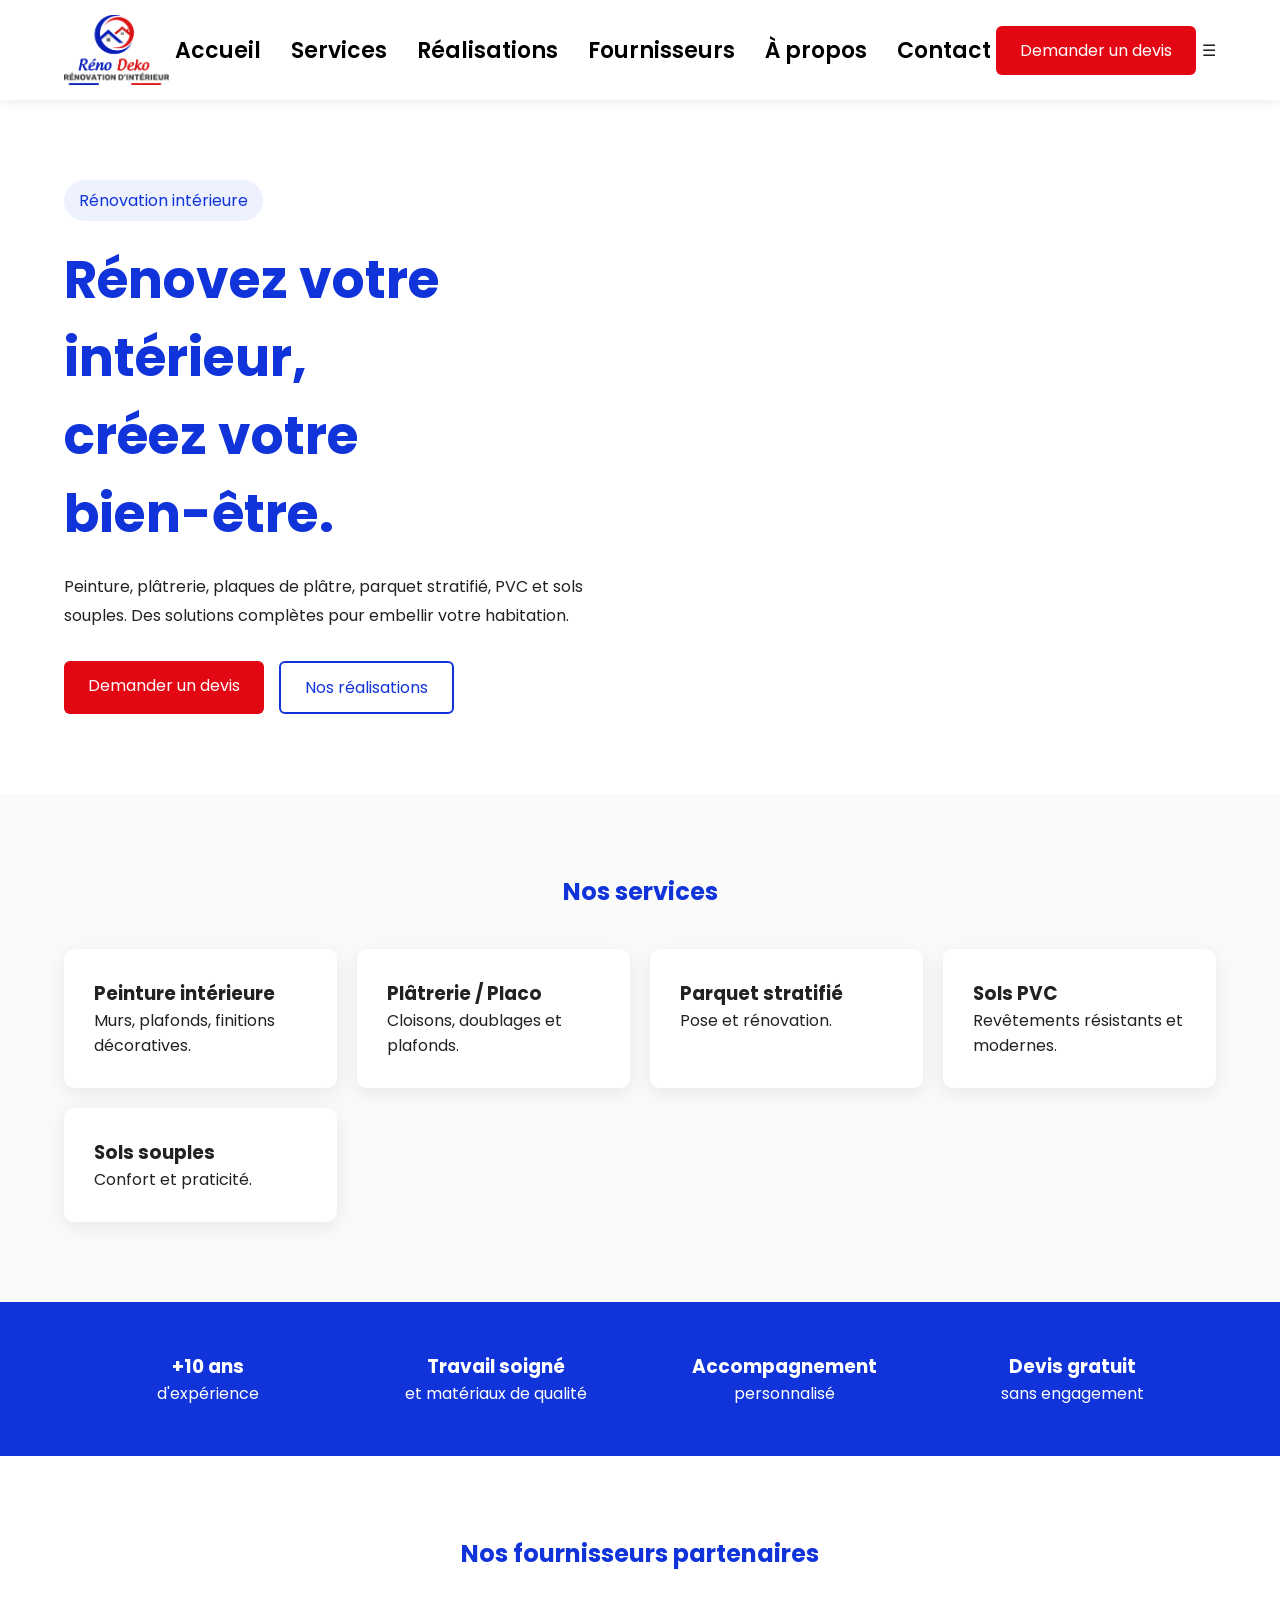
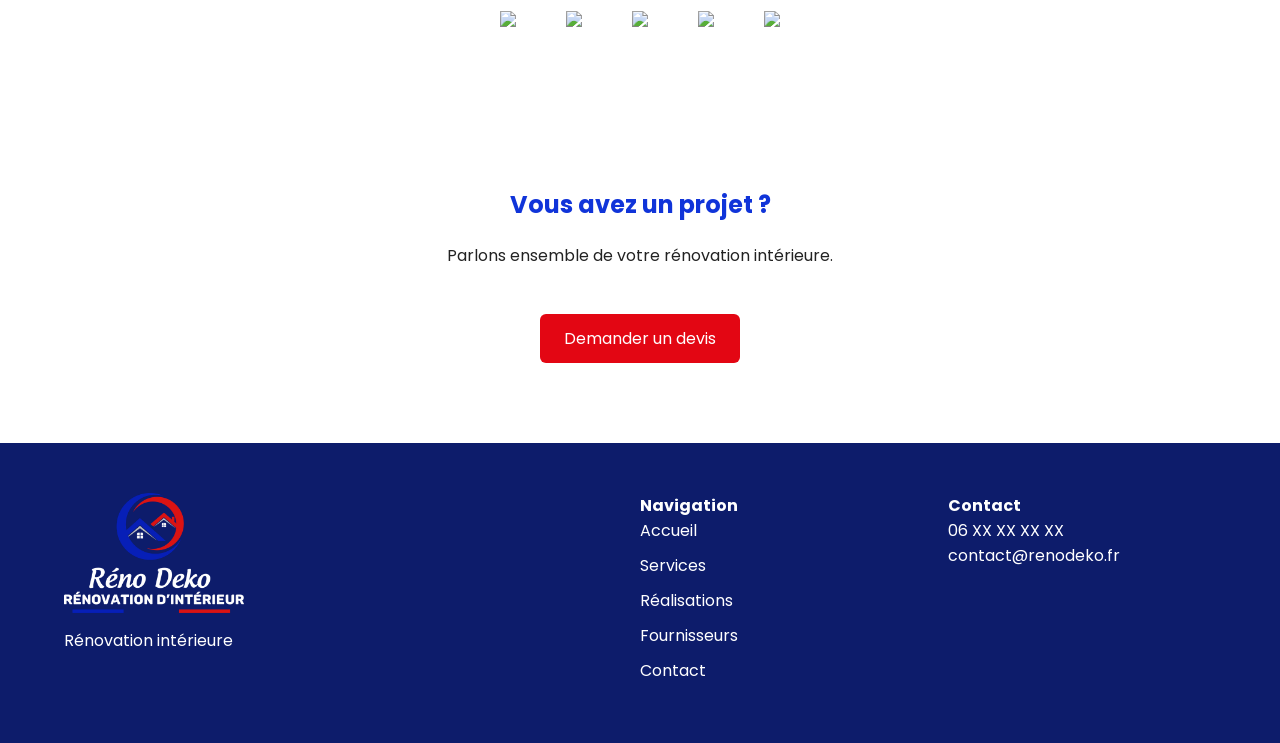
==== index.html @ 484cf8a6 "Update index.html" ====
<!DOCTYPE html>
<html lang="fr">

<head>
    <meta charset="UTF-8">
    <meta name="viewport" content="width=device-width, initial-scale=1.0">
    <title>Réno Deko - Rénovation intérieure</title>
    <link rel="stylesheet" href="assets/css/style.css">
</head>
<body>
     <header>
        <div class="container navbar">

            <a href="index.html" class="logo">
                <img src="assets/images/logo.png" alt="Réno Deko">
            </a>

            <nav>
                <ul>
                    <li><a href="index.html">Accueil</a></li>
                    <li><a href="services.html">Services</a></li>
                    <li><a href="realisations.html">Réalisations</a></li>
                    <li><a href="fournisseurs.html">Fournisseurs</a></li>
                    <li><a href="apropos.html">À propos</a></li>
                    <li><a href="contact.html">Contact</a></li>
                </ul>
            </nav>

            <a href="contact.html" class="btn-primary">
                Demander un devis
            </a>

            <div class="burger">
                ☰
            </div>

        </div>
    </header>

    <main>

    <section class="hero">

        <div class="container hero-content">

            <div class="hero-text">

                <span class="badge">
                    Rénovation intérieure
                </span>

                <h1>
                    Rénovez votre intérieur,<br>
                    créez votre bien-être.
                </h1>

                <p>
                    Peinture, plâtrerie, plaques de plâtre,
                    parquet stratifié, PVC et sols souples.
                    Des solutions complètes pour embellir
                    votre habitation.
                </p>

                <div class="hero-buttons">
                    <a href="contact.html" class="btn-primary">
                        Demander un devis
                    </a>

                    <a href="realisations.html" class="btn-secondary">
                        Nos réalisations
                    </a>
                </div>

            </div>

            <div class="hero-image">
                <img src="assets/images/hero.jpg" alt="">
            </div>

        </div>

    </section>

    <section class="services-home">

        <div class="container">

            <h2>Nos services</h2>

            <div class="cards">

                <div class="card">
                    <h3>Peinture intérieure</h3>
                    <p>Murs, plafonds, finitions décoratives.</p>
                </div>

                <div class="card">
                    <h3>Plâtrerie / Placo</h3>
                    <p>Cloisons, doublages et plafonds.</p>
                </div>

                <div class="card">
                    <h3>Parquet stratifié</h3>
                    <p>Pose et rénovation.</p>
                </div>

                <div class="card">
                    <h3>Sols PVC</h3>
                    <p>Revêtements résistants et modernes.</p>
                </div>

                <div class="card">
                    <h3>Sols souples</h3>
                    <p>Confort et praticité.</p>
                </div>

            </div>

        </div>

    </section>

    <section class="advantages">

        <div class="container advantages-grid">

            <div>
                <h3>+10 ans</h3>
                <p>d'expérience</p>
            </div>

            <div>
                <h3>Travail soigné</h3>
                <p>et matériaux de qualité</p>
            </div>

            <div>
                <h3>Accompagnement</h3>
                <p>personnalisé</p>
            </div>

            <div>
                <h3>Devis gratuit</h3>
                <p>sans engagement</p>
            </div>

        </div>

    </section>

    <section class="suppliers-preview">

        <div class="container">

            <h2>Nos fournisseurs partenaires</h2>

            <div class="logos">

                <img src="assets/fournisseurs/seigneurie.png">
                <img src="assets/fournisseurs/tollens.png">
                <img src="assets/fournisseurs/sikkens.png">
                <img src="assets/fournisseurs/placoplatre.png">
                <img src="assets/fournisseurs/quickstep.png">

            </div>

        </div>

    </section>

    <section class="cta">

        <div class="container">

            <h2>Vous avez un projet ?</h2>

            <p>
                Parlons ensemble de votre rénovation intérieure.
            </p>

            <a href="contact.html" class="btn-primary">
                Demander un devis
            </a>

        </div>

    </section>

    </main>

    <footer>

        <div class="container footer-grid">
            <div>
                <img src="assets/images/logo-white.png"
                alt="Réno Deko"
                style="width:180px; margin-bottom:15px;">
                <p>Rénovation intérieure</p>
            </div>

            <div>
                <h4>Navigation</h4>
                <a href="index.html">Accueil</a>
                <a href="services.html">Services</a>
                <a href="realisations.html">Réalisations</a>
                <a href="fournisseurs.html">Fournisseurs</a>
                <a href="contact.html">Contact</a>
            </div>

            <div>
                <h4>Contact</h4>
                <p>06 XX XX XX XX</p>
                <p>contact@renodeko.fr</p>
            </div>

        </div>

    </footer>

</body>

</html>
---- assets/css/style.css ----
@import url('https://fonts.googleapis.com/css2?family=Poppins:wght@300;400;500;600;700&display=swap');

:root{
    --blue:#1034d9;
    --red:#e30613;
    --dark:#222;
    --light:#fff;
    --gray:#f5f5f5;
}

*{
    margin:0;
    padding:0;
    box-sizing:border-box;
}

html,
body{
    height:100%;
}

body{
    font-family:'Poppins',sans-serif;
    color:var(--dark);

    display:flex;
    flex-direction:column;
    min-height:100vh;
}

main{
    flex:1;
}

img{
    max-width:100%;
    display:block;
}

a{
    text-decoration:none;
}

.container{
    width:90%;
    max-width:1200px;
    margin:auto;
}

header{
    background:white;
    box-shadow:0 2px 10px rgba(0,0,0,.08);
}

.navbar{
    display:flex;
    justify-content:space-between;
    align-items:center;
    padding:15px 0;
}

.logo img{
    height:70px;
}

nav ul{
    display:flex;
    list-style:none;
    gap:30px;
}

nav a{
    color:#000000;
    font-weight:600;
    font-size:22px;
}

.btn-primary{
    background:var(--red);
    color:white;
    padding:12px 24px;
    border-radius:6px;
}

.btn-secondary{
    border:2px solid var(--blue);
    color:var(--blue);
    padding:12px 24px;
    border-radius:6px;
}

.hero{
    padding:80px 0;
}

.hero-content{
    display:grid;
    grid-template-columns:1fr 1fr;
    gap:60px;
    align-items:center;
}

.badge{
    display:inline-block;
    background:#eef2ff;
    color:var(--blue);
    padding:8px 15px;
    border-radius:50px;
    margin-bottom:20px;
}

.hero h1{
    font-size:52px;
    color:var(--blue);
    margin-bottom:20px;
}

.hero p{
    line-height:1.8;
    margin-bottom:30px;
}

.hero-buttons{
    display:flex;
    gap:15px;
}

.services-home{
    padding:80px 0;
    background:#fafafa;
}

.services-home h2,
.suppliers-preview h2,
.cta h2{
    text-align:center;
    margin-bottom:40px;
    color:var(--blue);
}

.cards{
    display:grid;
    grid-template-columns:repeat(auto-fit,minmax(220px,1fr));
    gap:20px;
}

.card{
    background:white;
    padding:30px;
    border-radius:10px;
    box-shadow:0 5px 20px rgba(0,0,0,.08);
}

.advantages{
    background:var(--blue);
    color:white;
    padding:50px 0;
}

.advantages-grid{
    display:grid;
    grid-template-columns:repeat(4,1fr);
    text-align:center;
}

.suppliers-preview{
    padding:80px 0;
}

.logos{
    display:flex;
    justify-content:center;
    align-items:center;
    flex-wrap:wrap;
    gap:50px;
}

.logos img{
    max-height:60px;
}

.cta{
    padding:80px 0;
    text-align:center;
}

.cta h2{
    margin-bottom:20px;
}

.cta p{
    margin-bottom:35px;
    line-height:1.7;
}

.cta .btn-primary{
    display:inline-block;
    margin-top:10px;
}

.cta .container{
    display:flex;
    flex-direction:column;
    align-items:center;
}

footer{
    background:#0d1c6b;
    color:white;
    padding:50px 0;
}

.footer-grid{
    display:grid;
    grid-template-columns:2fr 1fr 1fr;
    gap:40px;
}

footer a{
    display:block;
    color:white;
    margin-bottom:10px;
}

@media(max-width:992px){

.hero-content{
grid-template-columns:1fr;
}

nav{
display:none;
}

.advantages-grid{
grid-template-columns:1fr 1fr;
gap:30px;
}

.footer-grid{
grid-template-columns:1fr;
}
}
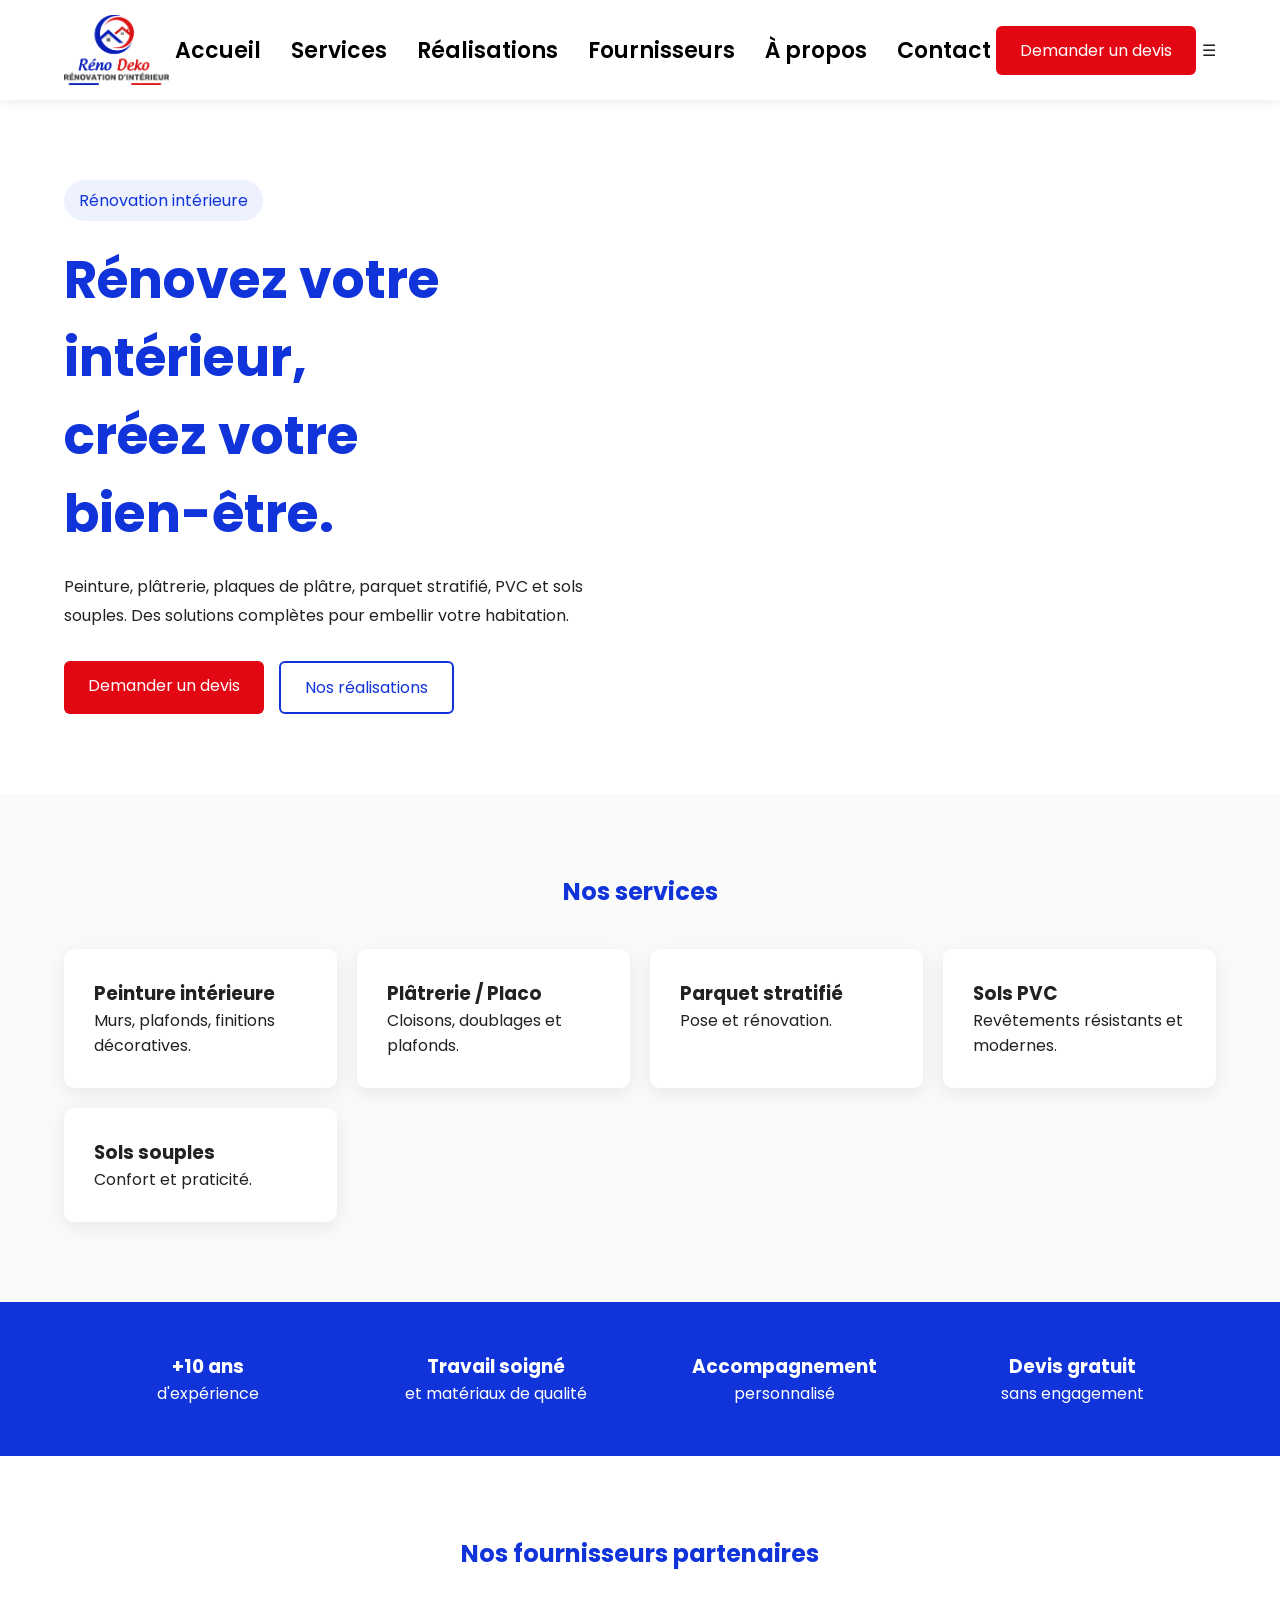
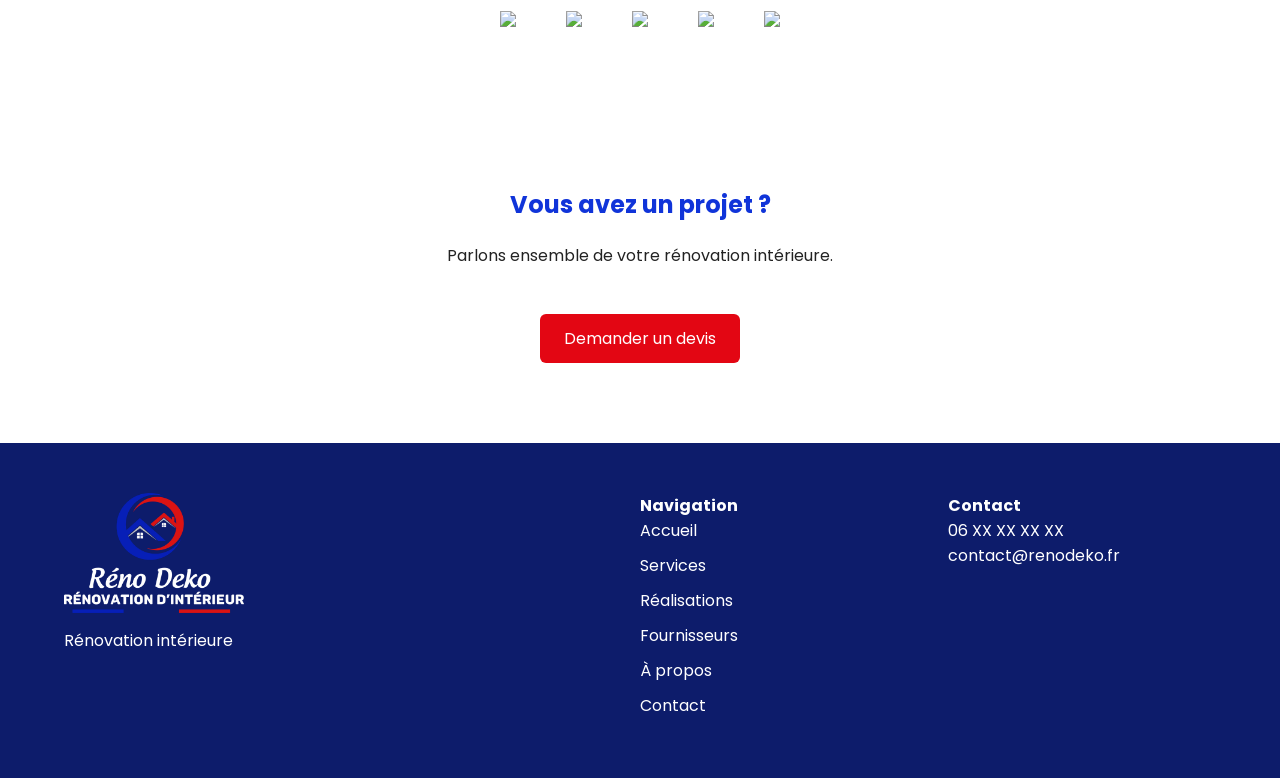
==== commit 1746b307: "Update index.html" ====
--- a/index.html
+++ b/index.html
@@ -204,6 +204,7 @@
                 <a href="services.html">Services</a>
                 <a href="realisations.html">Réalisations</a>
                 <a href="fournisseurs.html">Fournisseurs</a>
+                <a href="apropos.html">À propos</a>
                 <a href="contact.html">Contact</a>
             </div>
 
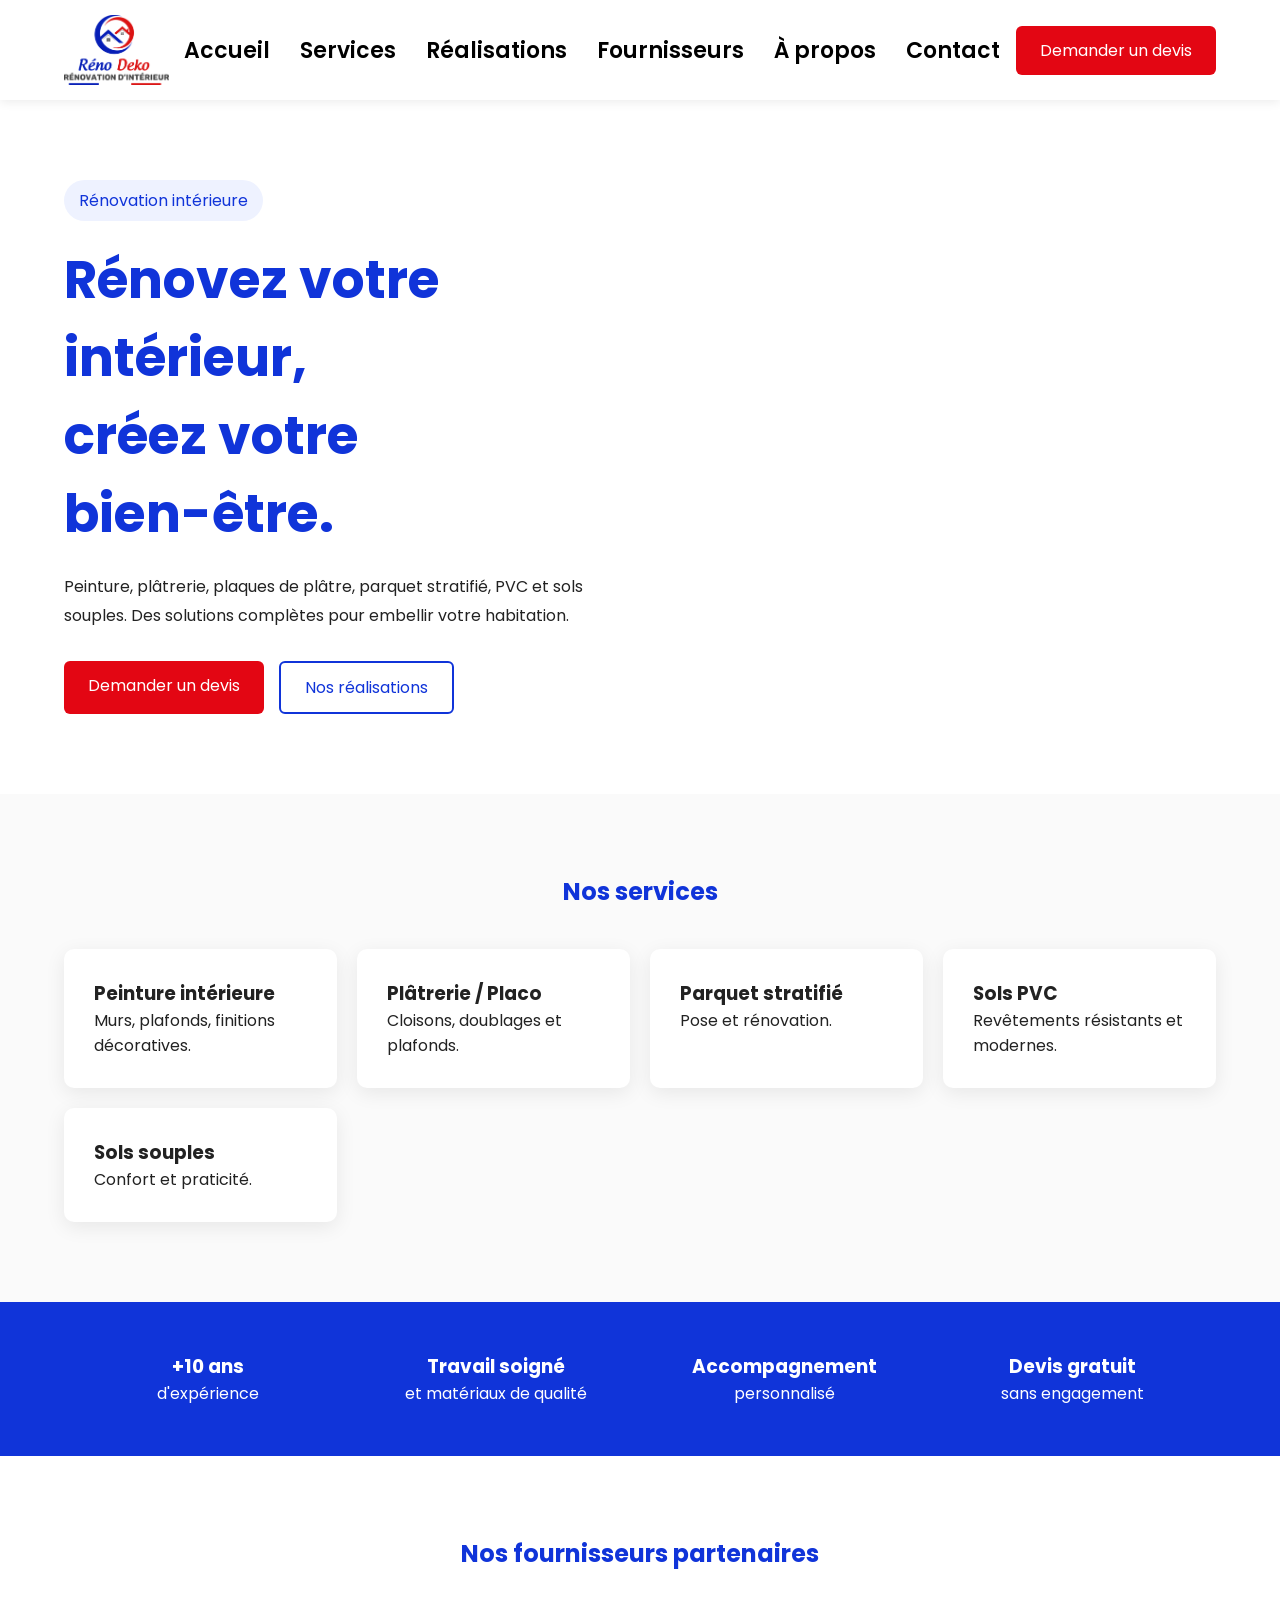
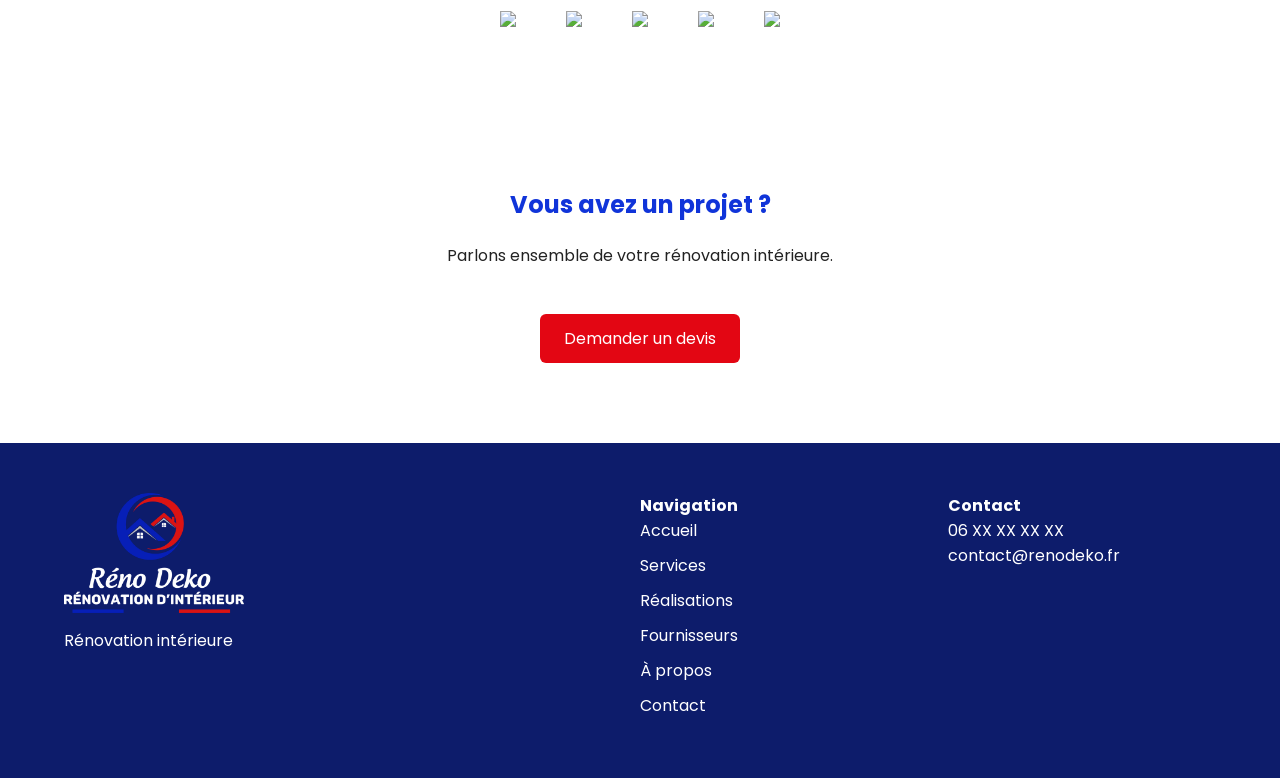
==== commit 7069507c: "Update index.html" ====
--- a/index.html
+++ b/index.html
@@ -217,7 +217,7 @@
         </div>
 
     </footer>
-
+    <script src="assets/js/main.js"></script>
 </body>
 
 </html>
--- a/assets/css/style.css
+++ b/assets/css/style.css
@@ -198,12 +198,6 @@
     margin-top:10px;
 }
 
-.cta .container{
-    display:flex;
-    flex-direction:column;
-    align-items:center;
-}
-
 footer{
     background:#0d1c6b;
     color:white;
@@ -230,6 +224,35 @@
 
 nav{
 display:none;
+}
+
+.burger{
+display:block;
+font-size:28px;
+cursor:pointer;
+color:var(--blue);
+}
+
+nav.active{
+display:flex;
+position:absolute;
+top:100%;
+left:0;
+right:0;
+background:white;
+flex-direction:column;
+padding:20px;
+box-shadow:0 10px 20px rgba(0,0,0,.1);
+z-index:100;
+}
+
+nav.active ul{
+flex-direction:column;
+gap:20px;
+}
+
+header{
+position:relative;
 }
 
 .advantages-grid{
@@ -241,3 +264,7 @@
 grid-template-columns:1fr;
 }
 }
+
+.burger{
+display:none;
+}
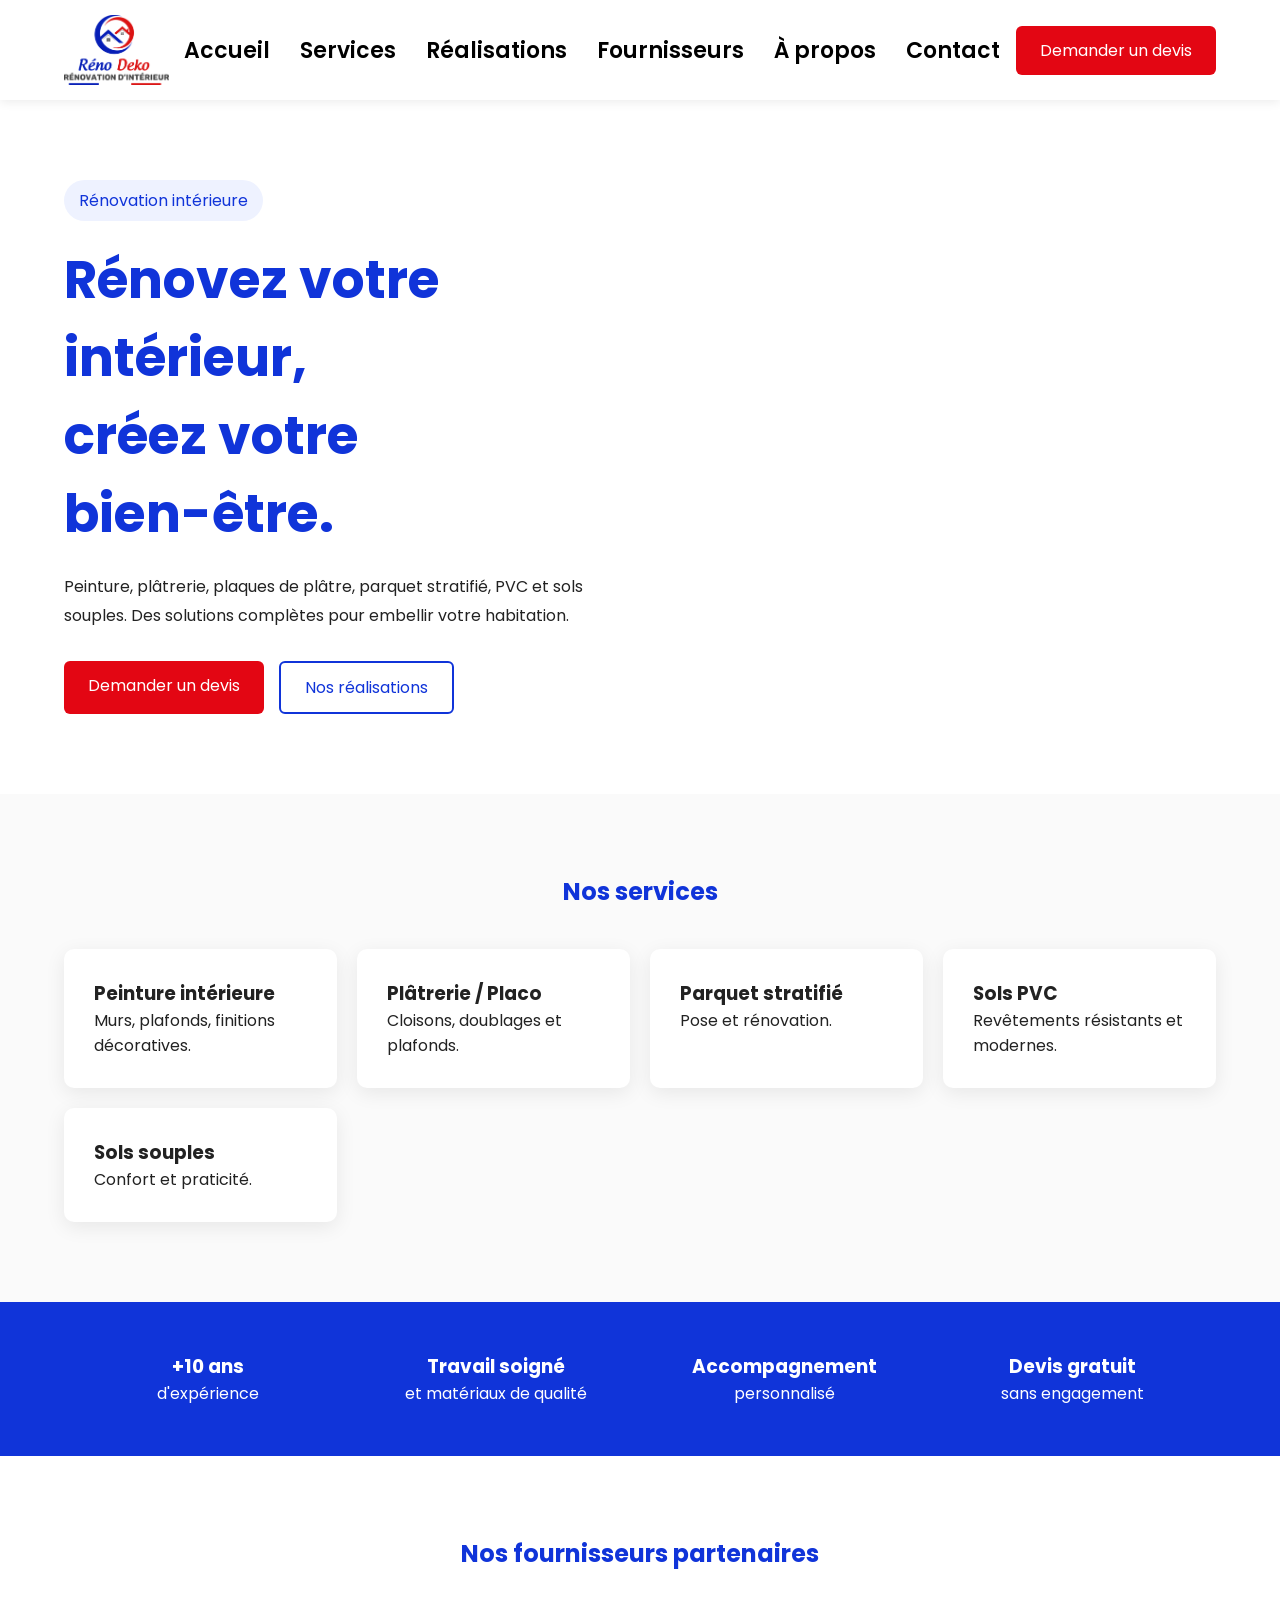
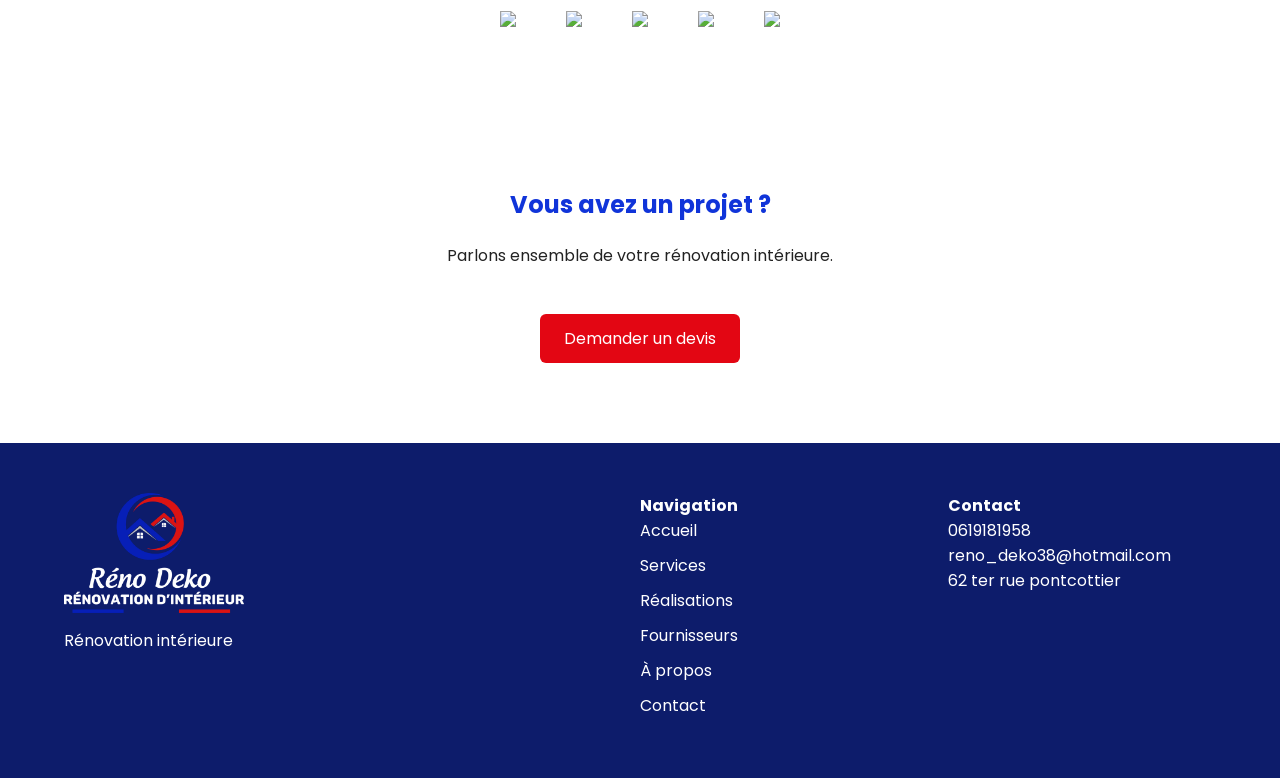
==== commit 3ff6c734: "Update index.html" ====
--- a/index.html
+++ b/index.html
@@ -210,8 +210,9 @@
 
             <div>
                 <h4>Contact</h4>
-                <p>06 XX XX XX XX</p>
-                <p>contact@renodeko.fr</p>
+                <p>0619181958</p>
+                <p>reno_deko38@hotmail.com</p>
+                <p>62 ter rue pontcottier</p>
             </div>
 
         </div>
--- a/assets/css/style.css
+++ b/assets/css/style.css
@@ -214,6 +214,10 @@
     display:block;
     color:white;
     margin-bottom:10px;
+}
+
+.burger{
+display:none;
 }
 
 @media(max-width:992px){
@@ -264,7 +268,3 @@
 grid-template-columns:1fr;
 }
 }
-
-.burger{
-display:none;
-}
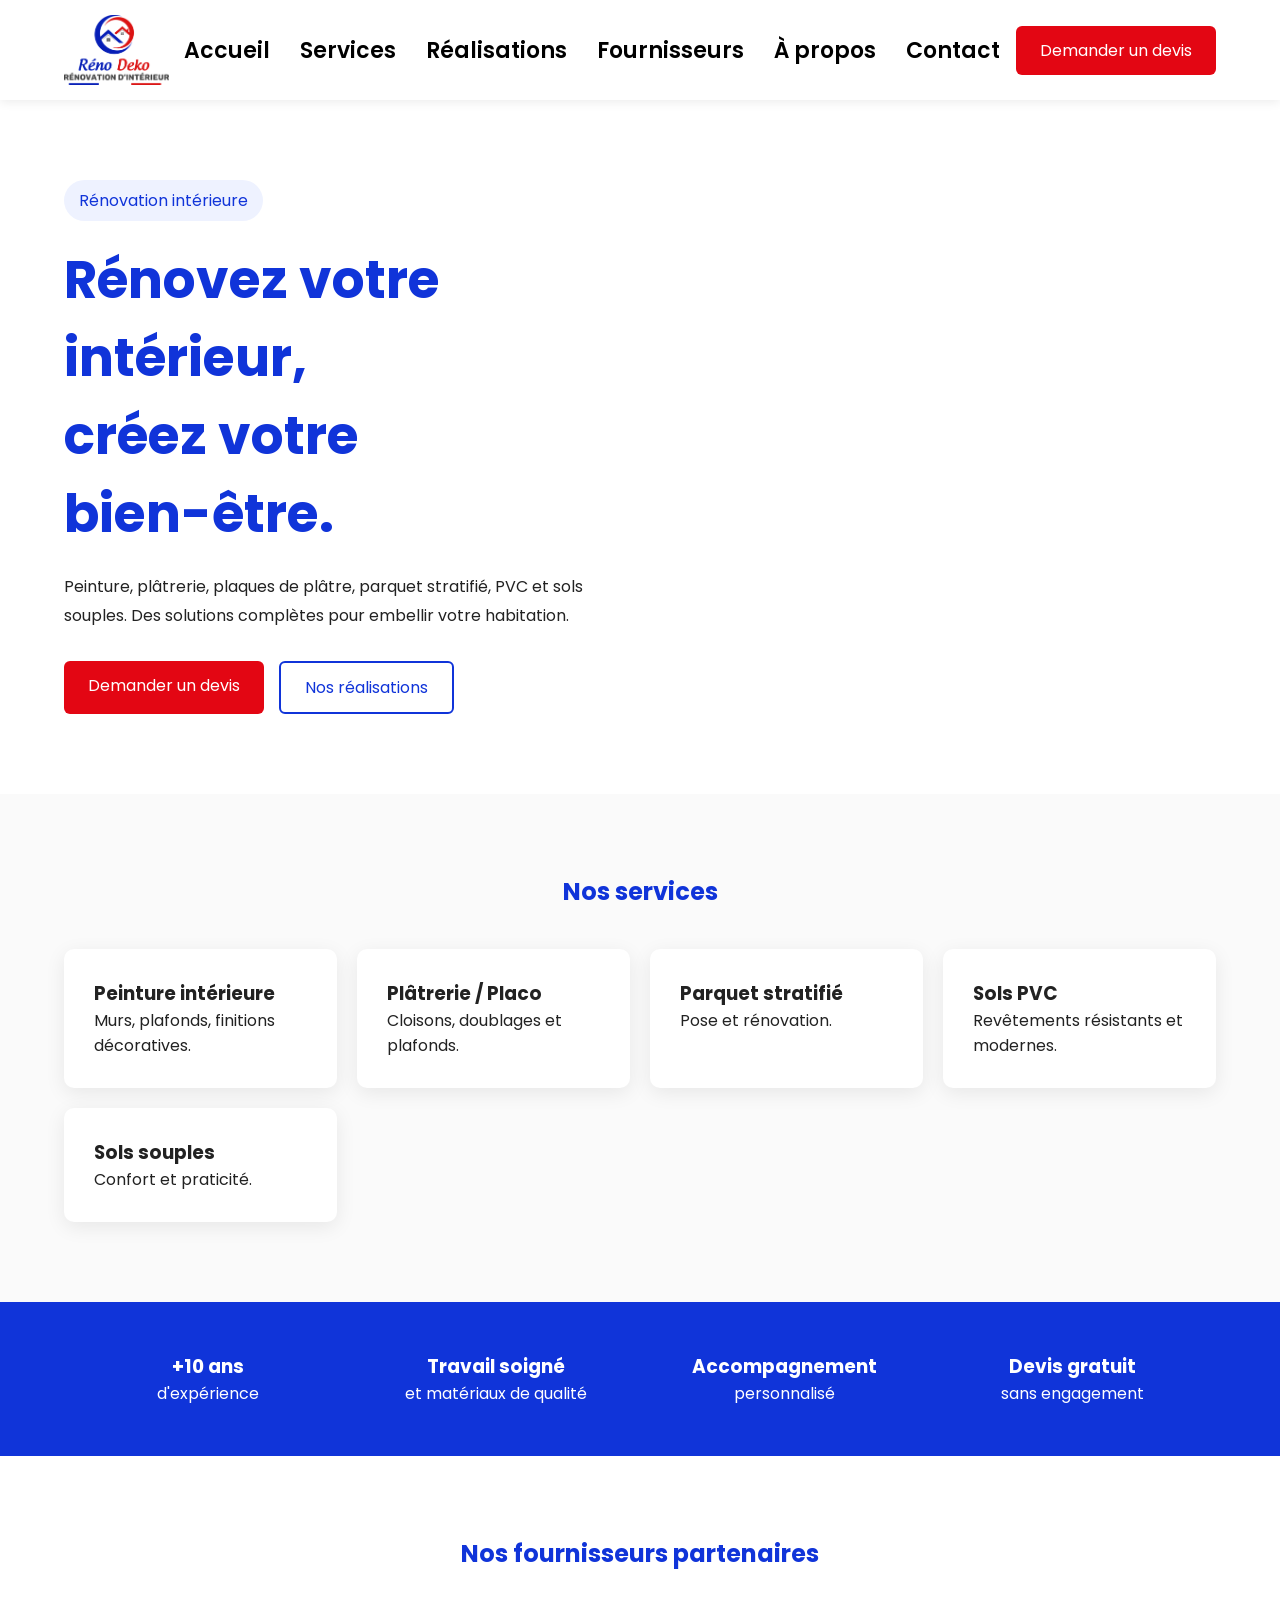
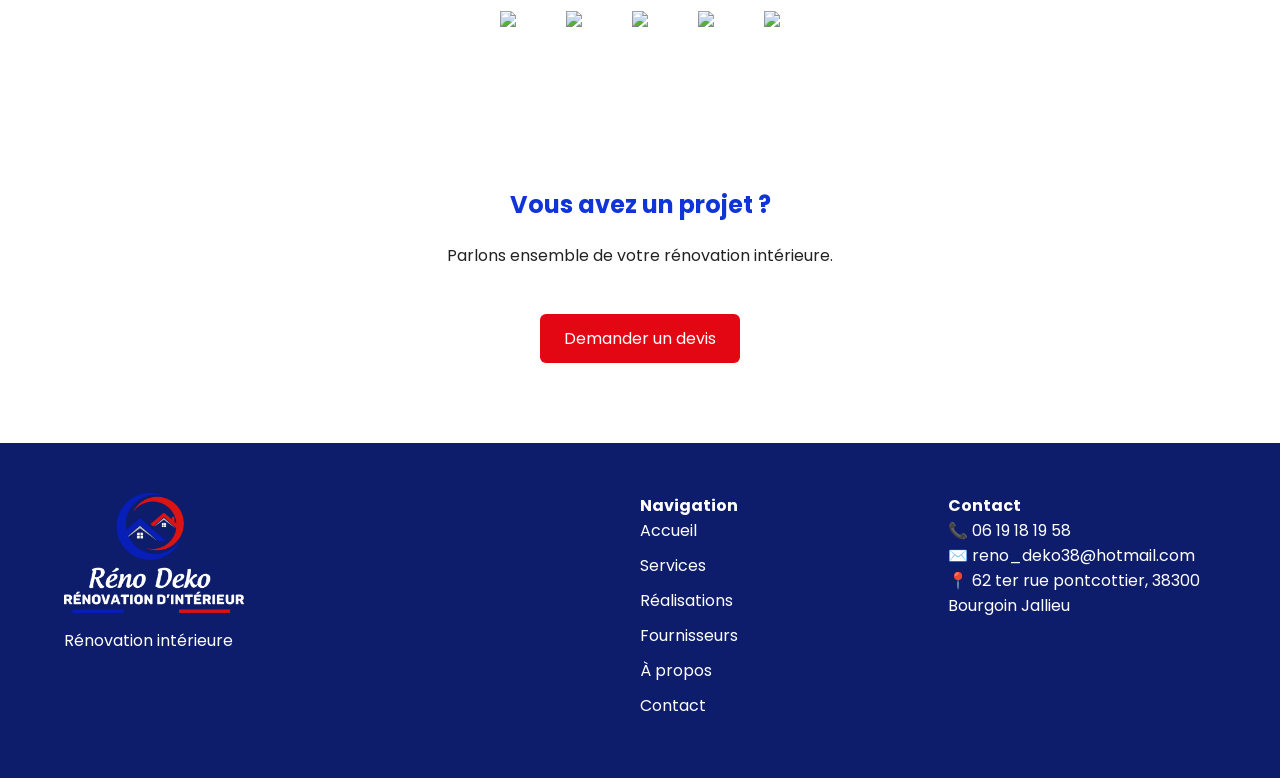
==== commit 3fef2596: "Update index.html" ====
--- a/index.html
+++ b/index.html
@@ -210,9 +210,9 @@
 
             <div>
                 <h4>Contact</h4>
-                <p>0619181958</p>
-                <p>reno_deko38@hotmail.com</p>
-                <p>62 ter rue pontcottier</p>
+                <p>📞 06 19 18 19 58</p>
+                <p>✉️ reno_deko38@hotmail.com</p>
+                <p>📍 62 ter rue pontcottier, 38300 Bourgoin Jallieu</p>
             </div>
 
         </div>
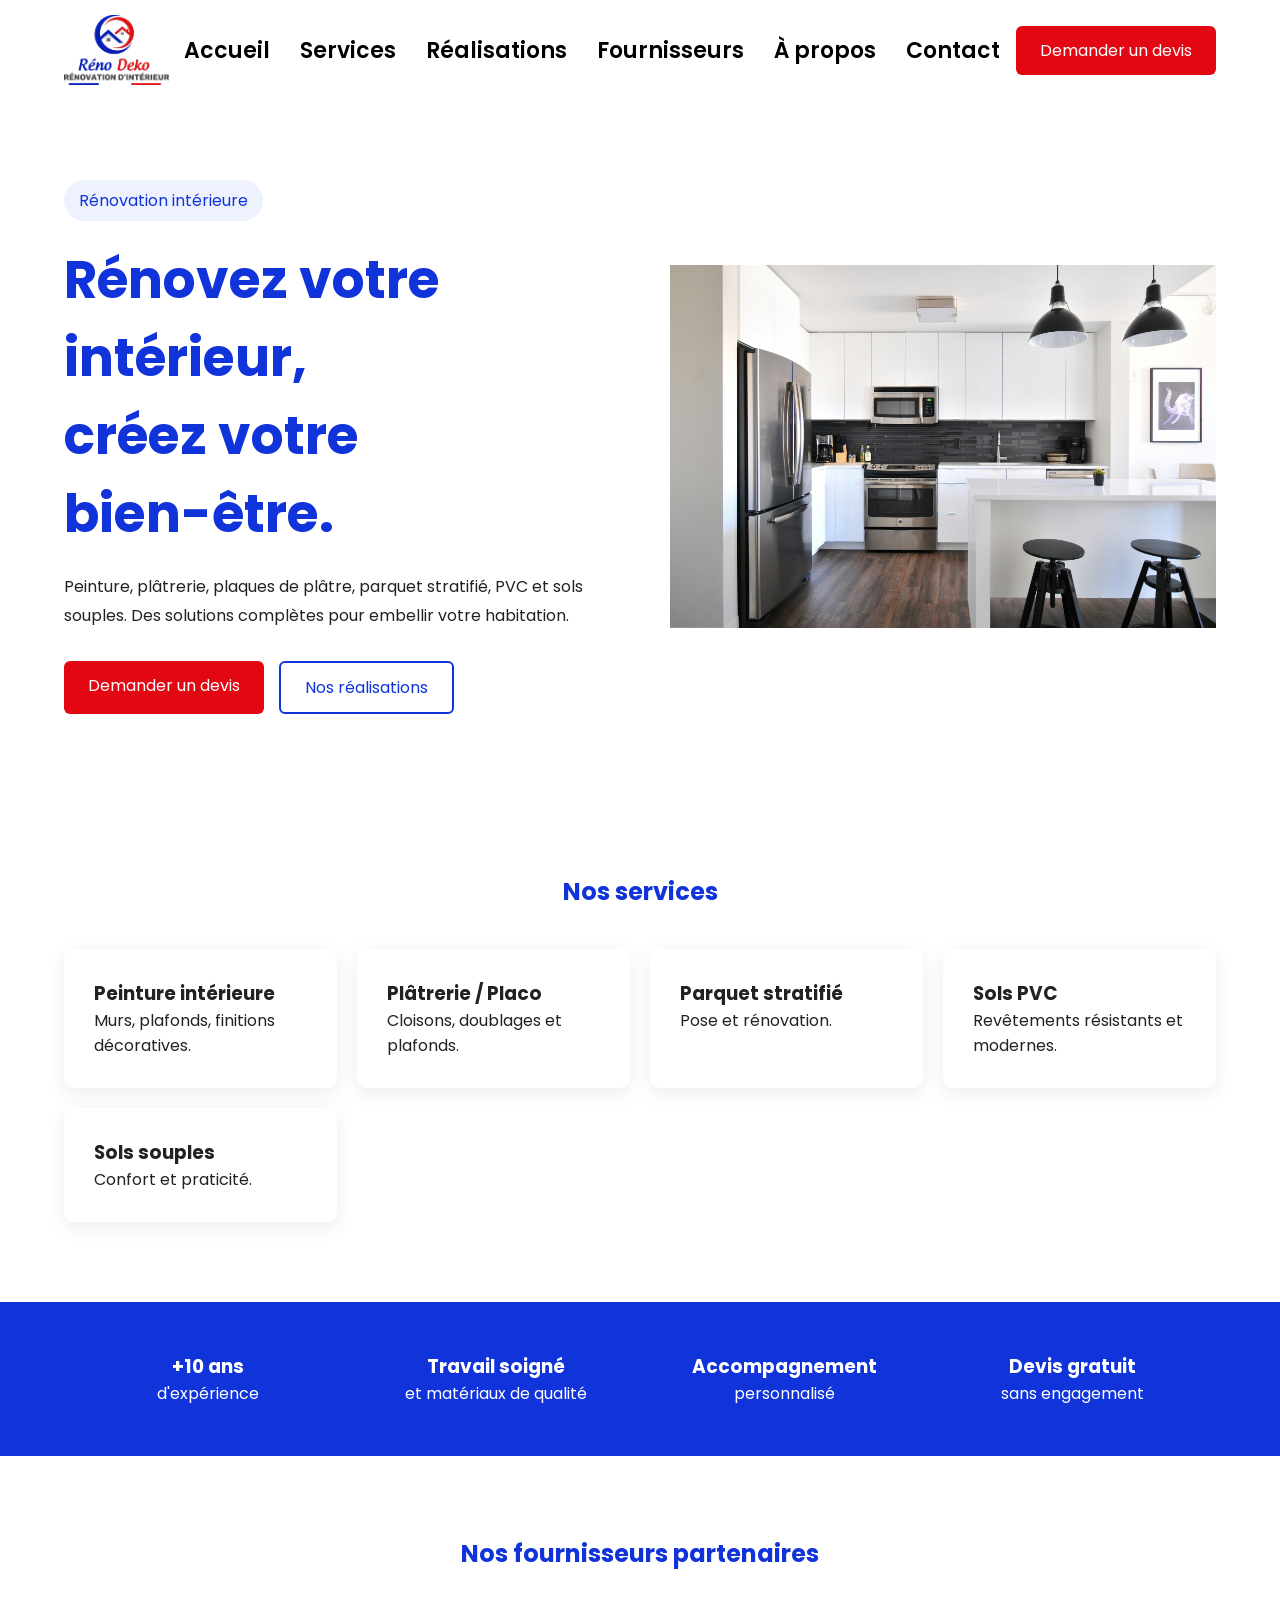
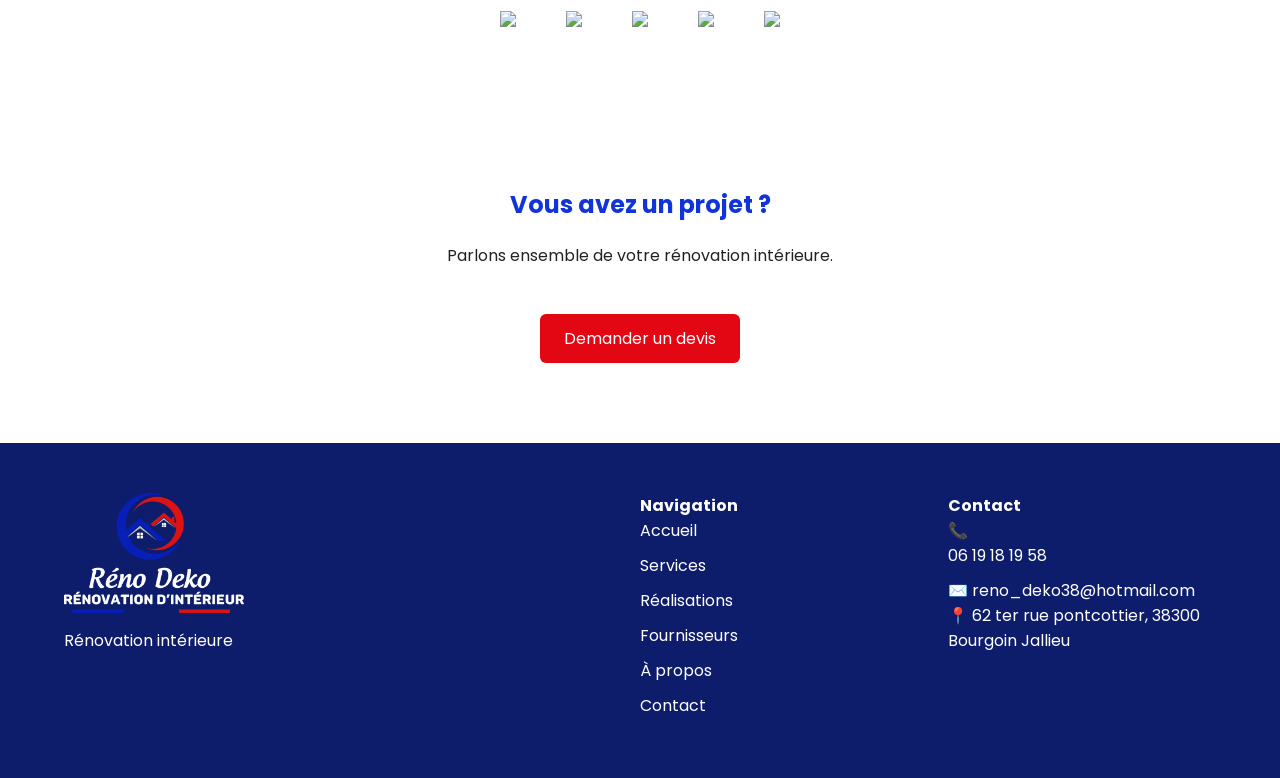
==== commit 0292b691: "Update index.html" ====
--- a/index.html
+++ b/index.html
@@ -210,7 +210,8 @@
 
             <div>
                 <h4>Contact</h4>
-                <p>📞 06 19 18 19 58</p>
+                
+                <p>📞 <a href="tel:+33619181958">06 19 18 19 58</a></p>
                 <p>✉️ reno_deko38@hotmail.com</p>
                 <p>📍 62 ter rue pontcottier, 38300 Bourgoin Jallieu</p>
             </div>
--- a/assets/css/style.css
+++ b/assets/css/style.css
@@ -22,10 +22,15 @@
 body{
     font-family:'Poppins',sans-serif;
     color:var(--dark);
-
     display:flex;
     flex-direction:column;
     min-height:100vh;
+
+    background-image: url("../images/fond.jpg");
+    background-size: cover;
+    background-position: center;
+    background-repeat: no-repeat;
+    background-attachment: fixed;
 }
 
 main{
@@ -48,8 +53,7 @@
 }
 
 header{
-    background:white;
-    box-shadow:0 2px 10px rgba(0,0,0,.08);
+    background:rgba(255,255,255,0.9);
 }
 
 .navbar{
@@ -127,7 +131,7 @@
 
 .services-home{
     padding:80px 0;
-    background:#fafafa;
+    background:transparent;
 }
 
 .services-home h2,
@@ -145,7 +149,7 @@
 }
 
 .card{
-    background:white;
+    background:rgba(255,255,255,0.85);
     padding:30px;
     border-radius:10px;
     box-shadow:0 5px 20px rgba(0,0,0,.08);
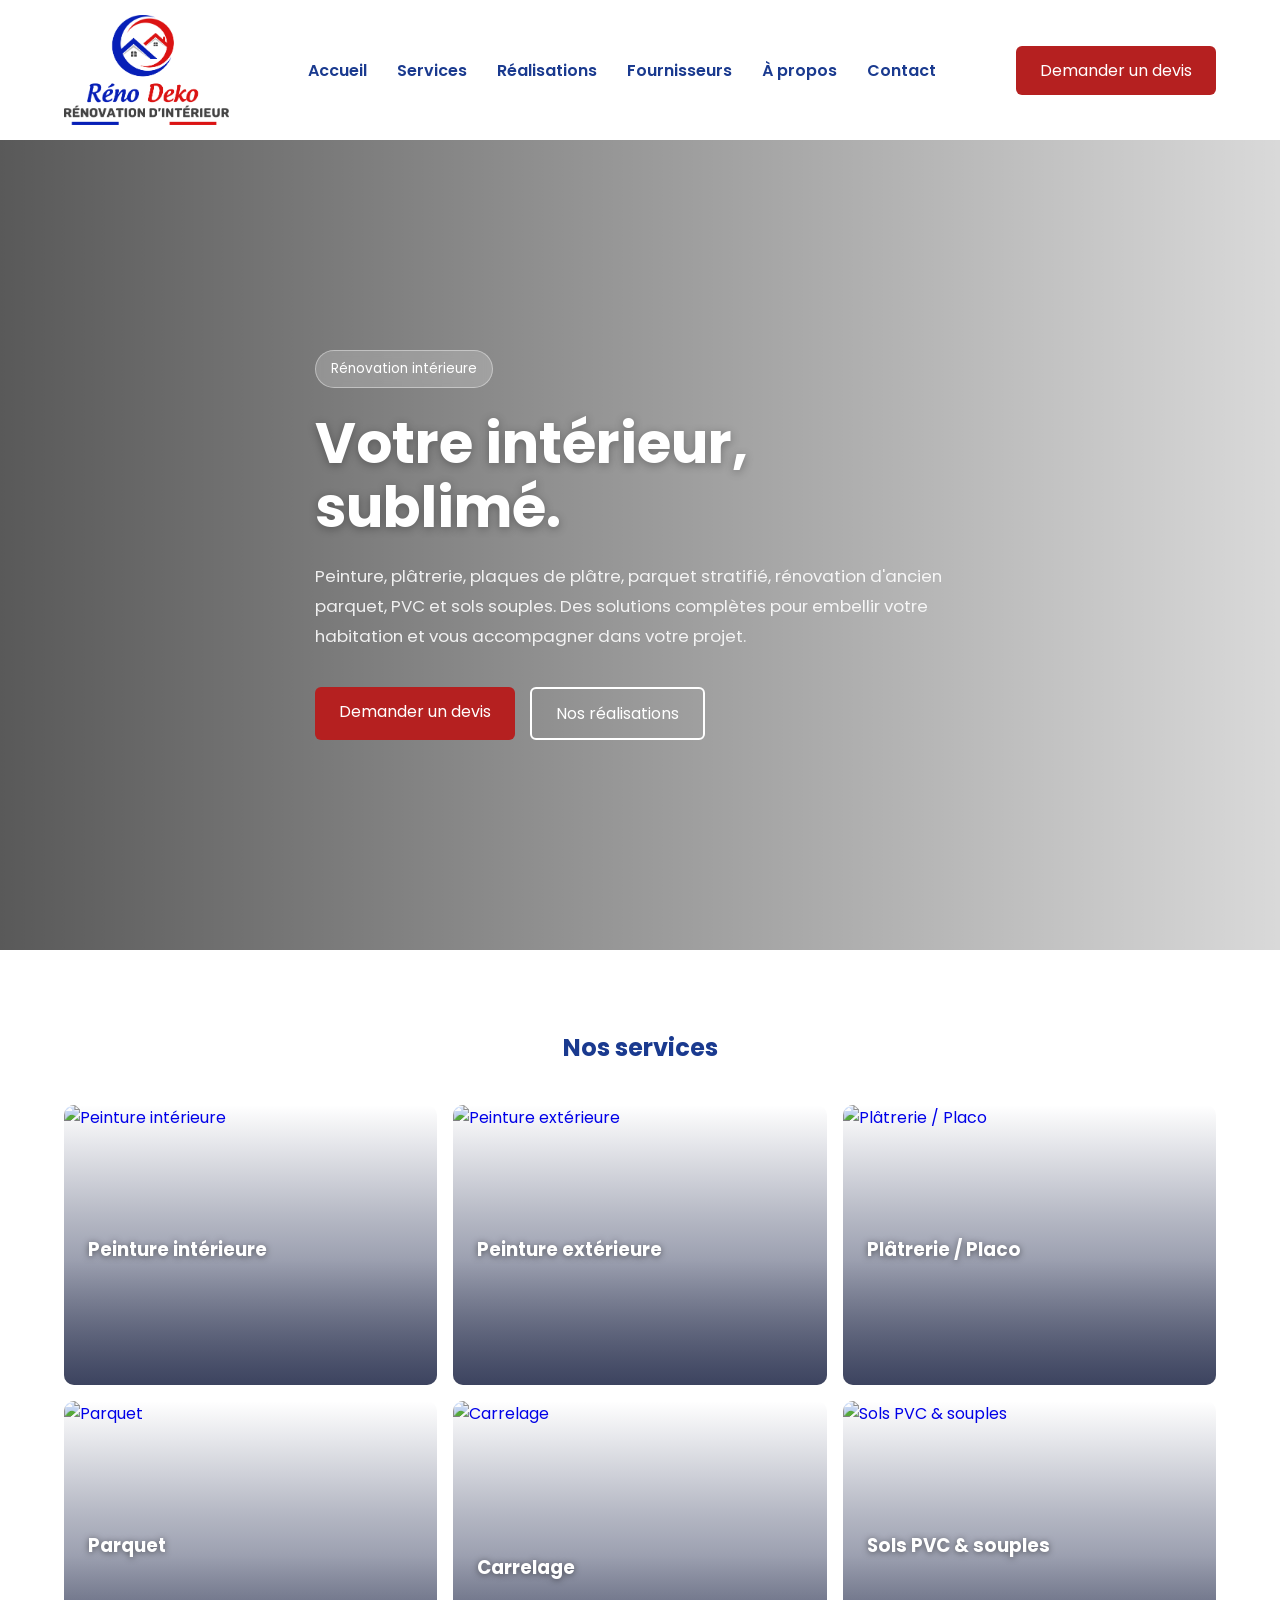
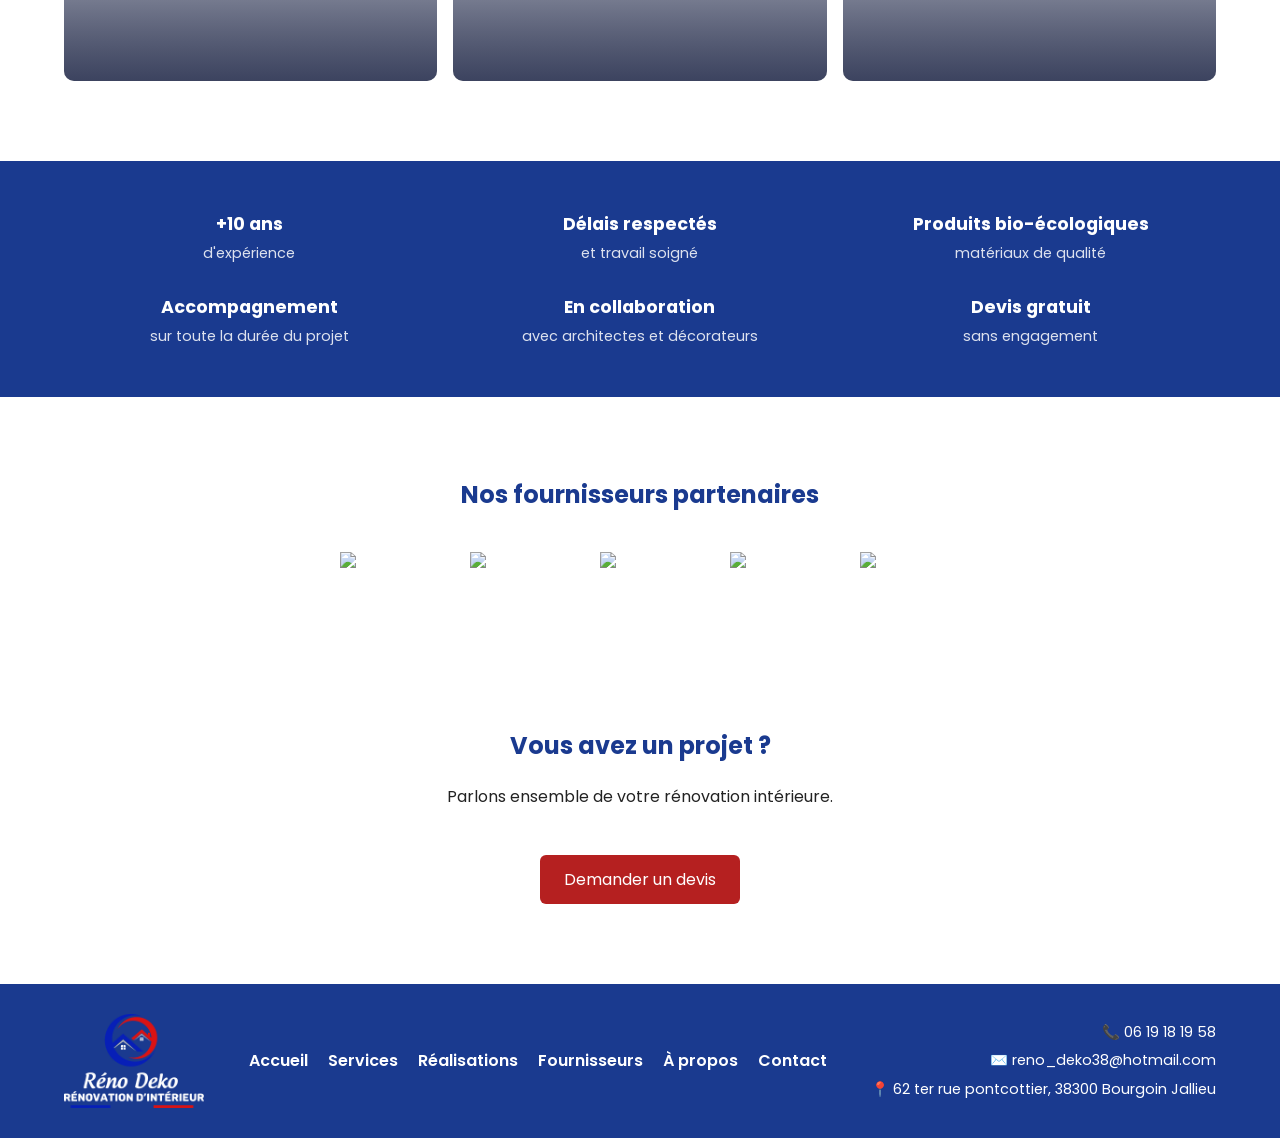
==== commit c58e24f3: "Update index.html" ====
--- a/index.html
+++ b/index.html
@@ -8,11 +8,11 @@
     <link rel="stylesheet" href="assets/css/style.css">
 </head>
 <body>
-     <header>
+    <header>
         <div class="container navbar">
 
             <a href="index.html" class="logo">
-                <img src="assets/images/logo.png" alt="Réno Deko">
+                <img src="assets/images/logo.png" alt="Réno Deko" style="height:110px; width:auto;">
             </a>
 
             <nav>
@@ -39,42 +39,37 @@
 
     <main>
 
+    <!-- HERO PLEINE LARGEUR -->
     <section class="hero">
 
+        <!-- Diaporama du hero : remplace chaque url() par tes images -->
+        <div class="hero-bg active" style="background-image: url('assets/images/hero-banner1.jpg'); background-position: center bottom;"></div>
+        <div class="hero-bg" style="background-image: url('assets/images/hero-banner2.jpg');"></div>
+        <div class="hero-bg" style="background-image: url('assets/images/hero-banner3.jpg'); background-position: center bottom;"></div>
+        <div class="hero-overlay"></div>
+
         <div class="container hero-content">
 
-            <div class="hero-text">
-
-                <span class="badge">
-                    Rénovation intérieure
-                </span>
-
-                <h1>
-                    Rénovez votre intérieur,<br>
-                    créez votre bien-être.
-                </h1>
-
-                <p>
-                    Peinture, plâtrerie, plaques de plâtre,
-                    parquet stratifié, PVC et sols souples.
-                    Des solutions complètes pour embellir
-                    votre habitation.
-                </p>
-
-                <div class="hero-buttons">
-                    <a href="contact.html" class="btn-primary">
-                        Demander un devis
-                    </a>
-
-                    <a href="realisations.html" class="btn-secondary">
-                        Nos réalisations
-                    </a>
-                </div>
-
-            </div>
-
-            <div class="hero-image">
-                <img src="assets/images/hero.jpg" alt="">
+            <span class="badge">Rénovation intérieure</span>
+
+            <h1>
+                Votre intérieur,<br>
+                sublimé.
+            </h1>
+
+            <p>
+                Peinture, plâtrerie, plaques de plâtre, parquet stratifié, rénovation d'ancien parquet,
+                PVC et sols souples. Des solutions complètes pour embellir votre habitation
+                et vous accompagner dans votre projet.
+            </p>
+
+            <div class="hero-buttons">
+                <a href="contact.html" class="btn-primary">
+                    Demander un devis
+                </a>
+                <a href="realisations.html" class="btn-secondary">
+                    Nos réalisations
+                </a>
             </div>
 
         </div>
@@ -87,32 +82,61 @@
 
             <h2>Nos services</h2>
 
-            <div class="cards">
-
-                <div class="card">
-                    <h3>Peinture intérieure</h3>
-                    <p>Murs, plafonds, finitions décoratives.</p>
-                </div>
-
-                <div class="card">
-                    <h3>Plâtrerie / Placo</h3>
-                    <p>Cloisons, doublages et plafonds.</p>
-                </div>
-
-                <div class="card">
-                    <h3>Parquet stratifié</h3>
-                    <p>Pose et rénovation.</p>
-                </div>
-
-                <div class="card">
-                    <h3>Sols PVC</h3>
-                    <p>Revêtements résistants et modernes.</p>
-                </div>
-
-                <div class="card">
-                    <h3>Sols souples</h3>
-                    <p>Confort et praticité.</p>
-                </div>
+            <div class="service-cards">
+
+                <a href="services.html" class="service-card">
+                    <img src="assets/images/peinture-interieure2.jpg" alt="Peinture intérieure">
+                    <div class="service-card-overlay">
+                        <h3>Peinture intérieure</h3>
+                        <p>Revêtements muraux, préparation des supports, enduit et enduit décoratif.</p>
+                        <span class="service-card-link">En savoir +</span>
+                    </div>
+                </a>
+
+                <a href="services.html" class="service-card">
+                    <img src="assets/images/peinture-exterieure2.jpg" alt="Peinture extérieure">
+                    <div class="service-card-overlay">
+                        <h3>Peinture extérieure</h3>
+                        <p>Murs extérieurs, lasure pour façade en ciment brut, ravalement.</p>
+                        <span class="service-card-link">En savoir +</span>
+                    </div>
+                </a>
+
+                <a href="services.html" class="service-card">
+                    <img src="assets/images/platrerie2.jpg" alt="Plâtrerie / Placo">
+                    <div class="service-card-overlay">
+                        <h3>Plâtrerie / Placo</h3>
+                        <p>Cloisons, doublages, plafonds et aménagement des combles.</p>
+                        <span class="service-card-link">En savoir +</span>
+                    </div>
+                </a>
+
+                <a href="services.html" class="service-card">
+                    <img src="assets/images/parquet2.jpg" alt="Parquet">
+                    <div class="service-card-overlay">
+                        <h3>Parquet</h3>
+                        <p>Pose de tout type de parquet, stratifié neuf ou rénovation d'ancien parquet.</p>
+                        <span class="service-card-link">En savoir +</span>
+                    </div>
+                </a>
+
+                <a href="services.html" class="service-card">
+                    <img src="assets/images/carrelage2.jpg" alt="Carrelage">
+                    <div class="service-card-overlay">
+                        <h3>Carrelage</h3>
+                        <p>Neuf et rénovation, intérieur et extérieur.</p>
+                        <span class="service-card-link">En savoir +</span>
+                    </div>
+                </a>
+
+                <a href="services.html" class="service-card">
+                    <img src="assets/images/sols2.jpg" alt="Sols PVC & souples">
+                    <div class="service-card-overlay">
+                        <h3>Sols PVC & souples</h3>
+                        <p>Revêtements résistants, modernes et confortables.</p>
+                        <span class="service-card-link">En savoir +</span>
+                    </div>
+                </a>
 
             </div>
 
@@ -130,13 +154,23 @@
             </div>
 
             <div>
-                <h3>Travail soigné</h3>
-                <p>et matériaux de qualité</p>
+                <h3>Délais respectés</h3>
+                <p>et travail soigné</p>
+            </div>
+
+            <div>
+                <h3>Produits bio-écologiques</h3>
+                <p>matériaux de qualité</p>
             </div>
 
             <div>
                 <h3>Accompagnement</h3>
-                <p>personnalisé</p>
+                <p>sur toute la durée du projet</p>
+            </div>
+
+            <div>
+                <h3>En collaboration</h3>
+                <p>avec architectes et décorateurs</p>
             </div>
 
             <div>
@@ -155,13 +189,11 @@
             <h2>Nos fournisseurs partenaires</h2>
 
             <div class="logos">
-
                 <img src="assets/fournisseurs/seigneurie.png">
                 <img src="assets/fournisseurs/tollens.png">
                 <img src="assets/fournisseurs/sikkens.png">
                 <img src="assets/fournisseurs/placoplatre.png">
                 <img src="assets/fournisseurs/quickstep.png">
-
             </div>
 
         </div>
@@ -174,9 +206,7 @@
 
             <h2>Vous avez un projet ?</h2>
 
-            <p>
-                Parlons ensemble de votre rénovation intérieure.
-            </p>
+            <p>Parlons ensemble de votre rénovation intérieure.</p>
 
             <a href="contact.html" class="btn-primary">
                 Demander un devis
@@ -191,26 +221,21 @@
     <footer>
 
         <div class="container footer-grid">
-            <div>
-                <img src="assets/images/logo-white.png"
-                alt="Réno Deko"
-                style="width:180px; margin-bottom:15px;">
-                <p>Rénovation intérieure</p>
-            </div>
-
-            <div>
-                <h4>Navigation</h4>
+
+            <div class="footer-logo">
+                <img src="assets/images/logo-white.png" alt="Réno Deko" style="width:140px;">
+            </div>
+
+            <nav class="footer-nav">
                 <a href="index.html">Accueil</a>
                 <a href="services.html">Services</a>
                 <a href="realisations.html">Réalisations</a>
                 <a href="fournisseurs.html">Fournisseurs</a>
                 <a href="apropos.html">À propos</a>
                 <a href="contact.html">Contact</a>
-            </div>
-
-            <div>
-                <h4>Contact</h4>
-                
+            </nav>
+
+            <div class="footer-contact">
                 <p>📞 <a href="tel:+33619181958">06 19 18 19 58</a></p>
                 <p>✉️ reno_deko38@hotmail.com</p>
                 <p>📍 62 ter rue pontcottier, 38300 Bourgoin Jallieu</p>
--- a/assets/css/style.css
+++ b/assets/css/style.css
@@ -1,11 +1,11 @@
 @import url('https://fonts.googleapis.com/css2?family=Poppins:wght@300;400;500;600;700&display=swap');
 
 :root{
-    --blue:#1034d9;
-    --red:#e30613;
+    --blue:#1a3a8f;
+    --red:#b52020;
     --dark:#222;
     --light:#fff;
-    --gray:#f5f5f5;
+    --gray:#faf9f7;
 }
 
 *{
@@ -25,7 +25,6 @@
     display:flex;
     flex-direction:column;
     min-height:100vh;
-
     background-image: url("../images/fond.jpg");
     background-size: cover;
     background-position: center;
@@ -52,8 +51,11 @@
     margin:auto;
 }
 
+/* ── HEADER ── */
 header{
-    background:rgba(255,255,255,0.9);
+    background:rgba(255,255,255,0.95);
+    position: relative;
+    z-index: 10;
 }
 
 .navbar{
@@ -64,7 +66,7 @@
 }
 
 .logo img{
-    height:70px;
+    height:80px;
 }
 
 nav ul{
@@ -74,9 +76,13 @@
 }
 
 nav a{
-    color:#000000;
+    color:#1a3a8f;
     font-weight:600;
-    font-size:22px;
+    font-size:16px;
+}
+
+nav a:hover{
+    color:var(--blue);
 }
 
 .btn-primary{
@@ -84,51 +90,104 @@
     color:white;
     padding:12px 24px;
     border-radius:6px;
+    transition: background 0.2s ease;
+}
+
+.btn-primary:hover{
+    background:#8f1818;
 }
 
 .btn-secondary{
-    border:2px solid var(--blue);
-    color:var(--blue);
+    border:2px solid white;
+    color:white;
     padding:12px 24px;
     border-radius:6px;
-}
-
+    transition: all 0.2s ease;
+}
+
+.btn-secondary:hover{
+    background:white;
+    color:var(--dark);
+}
+
+/* ── HERO PLEINE LARGEUR ── */
 .hero{
-    padding:80px 0;
+    position: relative;
+    min-height: 90vh;
+    display: flex;
+    align-items: center;
+    overflow: hidden;
+}
+
+/* Diaporama du hero — contrôlé par JavaScript */
+/* Place tes fichiers : hero-banner1.jpg, hero-banner2.jpg, hero-banner3.jpg */
+.hero-bg{
+    position: absolute;
+    inset: 0;
+    background-size: cover;
+    background-position: center;
+    background-repeat: no-repeat;
+    opacity: 0;
+    transition: opacity 2s ease-in-out;
+}
+
+.hero-bg.active{
+    opacity: 1;
+}
+
+/* Overlay sombre pour lisibilité du texte */
+.hero-overlay{
+    position: absolute;
+    inset: 0;
+    background: linear-gradient(
+        to right,
+        rgba(0,0,0,0.65) 0%,
+        rgba(0,0,0,0.35) 60%,
+        rgba(0,0,0,0.15) 100%
+    );
 }
 
 .hero-content{
-    display:grid;
-    grid-template-columns:1fr 1fr;
-    gap:60px;
-    align-items:center;
+    position: relative;
+    z-index: 2;
+    max-width: 650px;
+    padding: 80px 0;
 }
 
 .badge{
     display:inline-block;
-    background:#eef2ff;
-    color:var(--blue);
+    background: rgba(255,255,255,0.2);
+    color: white;
+    border: 1px solid rgba(255,255,255,0.4);
     padding:8px 15px;
     border-radius:50px;
-    margin-bottom:20px;
+    margin-bottom:24px;
+    font-size:0.85rem;
+    backdrop-filter: blur(4px);
 }
 
 .hero h1{
-    font-size:52px;
-    color:var(--blue);
-    margin-bottom:20px;
+    font-size: 56px;
+    color: white;
+    margin-bottom: 20px;
+    line-height: 1.15;
+    text-shadow: 0 2px 10px rgba(0,0,0,0.3);
 }
 
 .hero p{
+    color: rgba(255,255,255,0.88);
     line-height:1.8;
-    margin-bottom:30px;
+    margin-bottom:36px;
+    font-size: 1.05rem;
 }
 
 .hero-buttons{
     display:flex;
     gap:15px;
-}
-
+    flex-wrap: wrap;
+}
+
+/* ── SERVICES ── */
 .services-home{
     padding:80px 0;
     background:transparent;
@@ -142,19 +201,234 @@
     color:var(--blue);
 }
 
+/* anciens cards conservés au cas où utilisés ailleurs */
 .cards{
     display:grid;
     grid-template-columns:repeat(auto-fit,minmax(220px,1fr));
     gap:20px;
 }
-
 .card{
-    background:rgba(255,255,255,0.85);
+    background:rgba(255,255,255,0.92);
     padding:30px;
     border-radius:10px;
     box-shadow:0 5px 20px rgba(0,0,0,.08);
 }
 
+/* ── SERVICE CARDS AVEC HOVER IMAGE ── */
+.service-cards{
+    display:grid;
+    grid-template-columns:repeat(3, 1fr);
+    gap:16px;
+}
+
+.service-card{
+    position:relative;
+    overflow:hidden;
+    display:block;
+    aspect-ratio:4/3;
+    cursor:pointer;
+    border-radius:10px;
+}
+
+.service-card img{
+    width:100%;
+    height:100%;
+    object-fit:cover;
+    display:block;
+    transition:transform 0.5s ease;
+}
+
+.service-card:hover img{
+    transform:scale(1.06);
+}
+
+.service-card-overlay{
+    position:absolute;
+    inset:0;
+    background:linear-gradient(
+        to top,
+        rgba(10,20,60,0.70) 0%,
+        rgba(10,20,60,0.30) 60%,
+        rgba(0,0,0,0) 100%
+    );
+    display:flex;
+    flex-direction:column;
+    justify-content:flex-end;
+    padding:28px 24px;
+    opacity:0;
+    transition:opacity 0.35s ease;
+}
+
+/* titre toujours visible en bas même sans hover */
+.service-card-overlay h3{
+    color:white;
+    font-size:1.15rem;
+    font-weight:700;
+    margin-bottom:8px;
+    text-shadow:0 1px 6px rgba(0,0,0,0.5);
+    transform:translateY(6px);
+    transition:transform 0.35s ease;
+}
+
+.service-card-overlay p{
+    color:rgba(255,255,255,0.9);
+    font-size:0.88rem;
+    line-height:1.55;
+    margin-bottom:14px;
+    opacity:0;
+    transform:translateY(10px);
+    transition:opacity 0.3s ease 0.05s, transform 0.35s ease 0.05s;
+}
+
+.service-card-link{
+    display:inline-block;
+    color:white;
+    border:1px solid white;
+    padding:6px 16px;
+    border-radius:4px;
+    font-size:0.82rem;
+    font-weight:600;
+    width:fit-content;
+    opacity:0;
+    transform:translateY(10px);
+    transition:opacity 0.3s ease 0.1s, transform 0.35s ease 0.1s, background 0.2s ease;
+}
+
+.service-card-link:hover{
+    background:white;
+    color:var(--dark);
+}
+
+/* état sans hover : juste le titre visible */
+.service-card::before{
+    content:'';
+    position:absolute;
+    inset:0;
+    background:linear-gradient(
+        to top,
+        rgba(0,0,0,0.30) 0%,
+        rgba(0,0,0,0) 45%
+    );
+    z-index:1;
+    transition:opacity 0.35s ease;
+}
+
+.service-card .service-card-overlay{
+    z-index:2;
+    opacity:1;
+}
+
+.service-card:not(:hover) .service-card-overlay p,
+.service-card:not(:hover) .service-card-link{
+    opacity:0;
+    transform:translateY(10px);
+}
+
+.service-card:hover .service-card-overlay p,
+.service-card:hover .service-card-link{
+    opacity:1;
+    transform:translateY(0);
+}
+
+.service-card:hover::before{
+    opacity:0;
+}
+
+.service-card:hover .service-card-overlay h3{
+    transform:translateY(0);
+}
+
+@media(max-width:992px){
+    .service-cards{
+        grid-template-columns:repeat(2,1fr);
+    }
+}
+
+@media(max-width:560px){
+    .service-cards{
+        grid-template-columns:1fr;
+    }
+}
+
+/* ── SERVICES PAGE CARDS ── */
+.services-page .container{
+    display: flex;
+    flex-direction: column;
+    gap: 30px;
+    padding: 60px 0;
+}
+
+.services-card{
+    display: flex;
+    flex-direction: row;
+    align-items: stretch;
+    background: rgba(255,255,255,0.95);
+    border-radius: 14px;
+    box-shadow: 0 4px 24px rgba(0,0,0,0.08);
+    overflow: hidden;
+}
+
+.services-card img{
+    width: 340px;
+    min-width: 280px;
+    height: 280px;
+    object-fit: cover;
+    display: block;
+    flex-shrink: 0;
+    border-radius: 14px 0 0 14px;
+}
+
+.services-card > div{
+    padding: 36px 40px;
+    display: flex;
+    flex-direction: column;
+    justify-content: center;
+}
+
+.services-card h2{
+    color: var(--blue);
+    font-size: 1.4rem;
+    font-weight: 700;
+    margin-bottom: 12px;
+}
+
+.services-card p{
+    color: #444;
+    line-height: 1.7;
+    margin-bottom: 16px;
+    font-size: 0.97rem;
+}
+
+.services-card ul{
+    list-style: none;
+    padding: 0;
+    display: flex;
+    flex-direction: column;
+    gap: 6px;
+}
+
+.services-card ul li{
+    color: #333;
+    font-size: 0.93rem;
+}
+
+@media(max-width: 768px){
+    .services-card{
+        flex-direction: column;
+    }
+
+    .services-card img{
+        width: 100%;
+        height: 220px;
+        min-width: unset;
+    }
+
+    .services-card > div{
+        padding: 24px 20px;
+    }
+}
+
+/* ── AVANTAGES ── */
 .advantages{
     background:var(--blue);
     color:white;
@@ -163,10 +437,22 @@
 
 .advantages-grid{
     display:grid;
-    grid-template-columns:repeat(4,1fr);
+    grid-template-columns:repeat(3,1fr);
+    gap:30px 20px;
     text-align:center;
 }
 
+.advantages-grid h3{
+    font-size:1.1rem;
+    margin-bottom:6px;
+}
+
+.advantages-grid p{
+    font-size:0.9rem;
+    opacity:0.85;
+}
+
+/* ── FOURNISSEURS ── */
 .suppliers-preview{
     padding:80px 0;
 }
@@ -181,8 +467,16 @@
 
 .logos img{
     max-height:60px;
-}
-
+    min-width:80px;
+    object-fit:contain;
+}
+
+.logos img[src=""],
+.logos img:not([src]){
+    display:none;
+}
+
+/* ── CTA ── */
 .cta{
     padding:80px 0;
     text-align:center;
@@ -202,73 +496,129 @@
     margin-top:10px;
 }
 
+/* ── FOOTER ── */
 footer{
-    background:#0d1c6b;
-    color:white;
-    padding:50px 0;
+    background:#1a3a8f;
+    padding:30px 0;
 }
 
 .footer-grid{
-    display:grid;
-    grid-template-columns:2fr 1fr 1fr;
+    display:flex;
+    justify-content:space-between;
+    align-items:center;
     gap:40px;
 }
 
+.footer-logo{
+    flex-shrink:0;
+}
+
+.footer-nav{
+    display:flex;
+    flex-wrap:wrap;
+    gap:6px 20px;
+    justify-content:center;
+}
+
+.footer-nav a{
+    display:inline;
+    color:#ffffff;
+    font-weight:600;
+    transition: color 0.2s;
+}
+
+.footer-nav a:hover{
+    color:var(--blue);
+}
+
+.footer-contact{
+    text-align:right;
+    flex-shrink:0;
+}
+
+.footer-contact p{
+    color:#ffffff;
+    line-height:2;
+    font-size:0.9rem;
+}
+
 footer a{
-    display:block;
-    color:white;
-    margin-bottom:10px;
+    color:#ffffff;
+    transition: color 0.2s;
+}
+
+footer a:hover{
+    color:var(--blue);
 }
 
 .burger{
-display:none;
-}
-
+    display:none;
+}
+
+/* ── MOBILE ── */
 @media(max-width:992px){
 
-.hero-content{
-grid-template-columns:1fr;
-}
-
-nav{
-display:none;
-}
-
-.burger{
-display:block;
-font-size:28px;
-cursor:pointer;
-color:var(--blue);
-}
-
-nav.active{
-display:flex;
-position:absolute;
-top:100%;
-left:0;
-right:0;
-background:white;
-flex-direction:column;
-padding:20px;
-box-shadow:0 10px 20px rgba(0,0,0,.1);
-z-index:100;
-}
-
-nav.active ul{
-flex-direction:column;
-gap:20px;
-}
-
-header{
-position:relative;
-}
-
-.advantages-grid{
-grid-template-columns:1fr 1fr;
-gap:30px;
-}
-
-.footer-grid{
-grid-template-columns:1fr;
-}
-}
+    .hero{
+        min-height: 100svh;
+    }
+
+    .hero h1{
+        font-size:32px;
+    }
+
+    .hero-overlay{
+        background: rgba(0,0,0,0.55);
+    }
+
+    nav{
+        display:none;
+    }
+
+    .burger{
+        display:block;
+        font-size:28px;
+        cursor:pointer;
+        color:var(--blue);
+    }
+
+    nav.active{
+        display:flex;
+        position:absolute;
+        top:100%;
+        left:0;
+        right:0;
+        background:white;
+        flex-direction:column;
+        padding:20px;
+        box-shadow:0 10px 20px rgba(0,0,0,.1);
+        z-index:100;
+    }
+
+    nav.active ul{
+        flex-direction:column;
+        gap:20px;
+    }
+
+    header{
+        position:relative;
+    }
+
+    .advantages-grid{
+        grid-template-columns:1fr 1fr;
+        gap:24px 16px;
+    }
+
+    .footer-grid{
+        flex-direction:column;
+        align-items:flex-start;
+        gap:24px;
+    }
+
+    .footer-contact{
+        text-align:left;
+    }
+
+    .navbar > .btn-primary{
+        display:none;
+    }
+}
